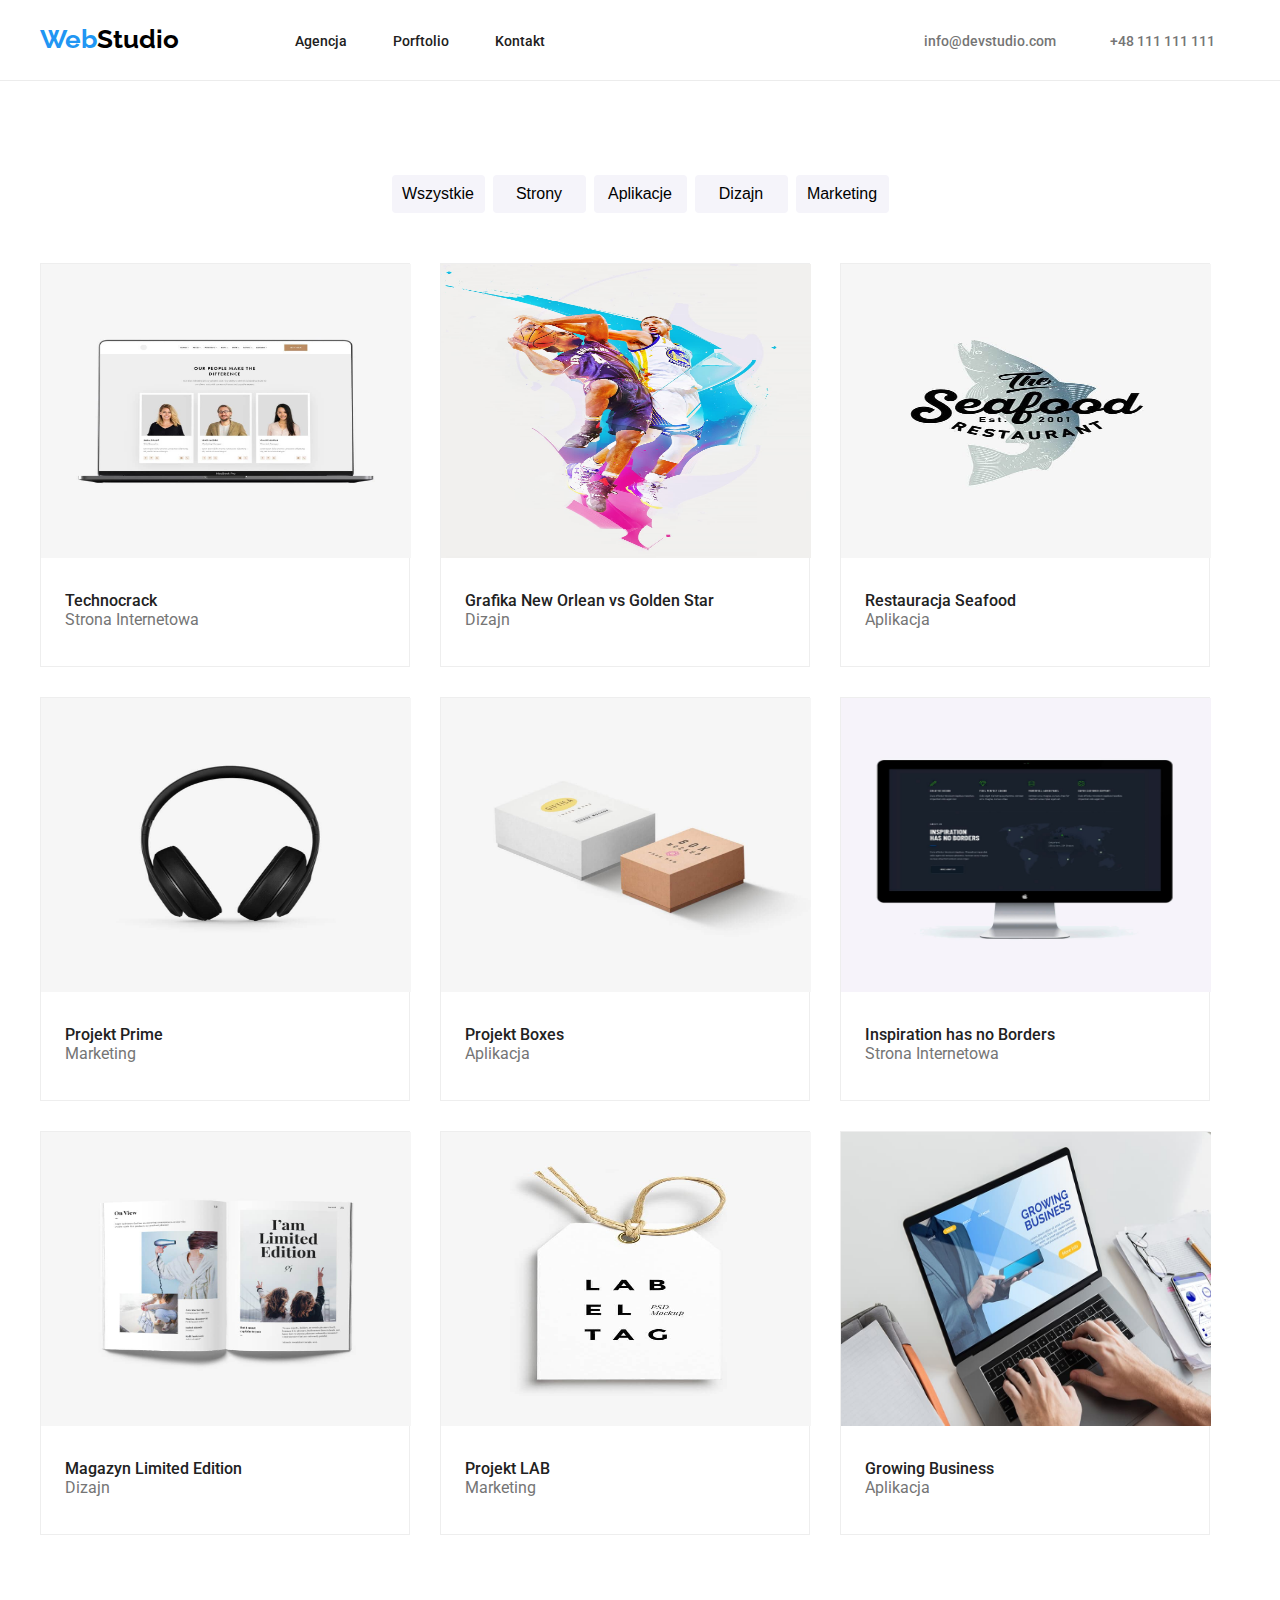
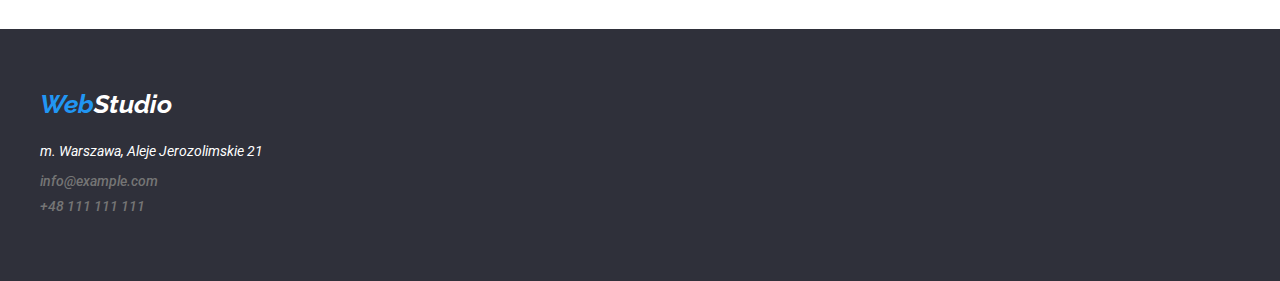
==== portfolio.html @ b6246f2d "Klonowanie repozytorium" ====
<!DOCTYPE html>
<html lang="pl">
  <head>
    <meta charset="UTF-8" />
    <meta http-equiv="X-UA-Compatible" content="IE=edge" />
    <meta name="viewport" content="width=device-width, initial-scale=1.0" />
    <link rel="preconnect" href="https://fonts.googleapis.com" />
    <link rel="preconnect" href="https://fonts.gstatic.com" crossorigin />
    <link
      href="https://fonts.googleapis.com/css2?family=Raleway:wght@700&family=Roboto:wght@400;500;700;900&display=swap"
      rel="stylesheet"
    />
    <link rel="stylesheet" href="./css/style.css" />
    <title>WebStudio-Portfolio</title>
  </head>
  <body>
    <header class="bottom-line">
      <nav class="container site-nav flex-nav-container">
        <div class="flex-logo-nav">
          <div>
            <a class="logo" href="index.html">
              <span class="logo-color">Web</span>Studio
            </a>
          </div>
          <nav>
            <ul class="navigation-list">
              <li><a class="navigation" href="#">Agencja</a></li>
              <li><a class="navigation" href="portfolio.html">Porftolio</a></li>
              <li><a class="navigation" href="#">Kontakt</a></li>
            </ul>
          </nav>
        </div>
        <div class="contact-nav">
          <a class="link-contact" href="mailto:info@devstudio.com"
            >info@devstudio.com</a
          >
          <a class="link-contact" href="tel:+48111111111">+48 111 111 111</a>
        </div>
      </nav>
    </header>
    <main>
      <section class="container">
        <div>
          <ul class="button-portfolio-flex">
            <li>
              <button class="button-portfolio" type="button">Wszystkie</button>
            </li>
            <li>
              <button class="button-portfolio" type="button">Strony</button>
            </li>
            <li>
              <button class="button-portfolio" type="button">Aplikacje</button>
            </li>
            <li>
              <button class="button-portfolio" type="button">Dizajn</button>
            </li>
            <li>
              <button class="button-portfolio" type="button">Marketing</button>
            </li>
          </ul>
        </div>
        <div>
          <ul class="image-portfolio">
            <li class="image-box-portfolio">
              <img
                src="images/technocrack.jpg"
                width="370"
                height="294"
                alt="projekt strony internetowej wykonany na zlecenie klienta"
              />
              <div class="name-project-box">
                <div class="name-project">Technocrack</div>
                <div class="department-class">Strona Internetowa</div>
              </div>
            </li>
            <li class="image-box-portfolio">
              <img
                src="images/graphic_new_orlean.jpg"
                width="370"
                height="294"
                alt="dwóch koszykarzy walczących o piłke"
              />
              <div class="name-project-box">
                <div class="name-project">
                  Grafika New Orlean vs Golden Star
                </div>
                <div class="department-class">Dizajn</div>
              </div>
            </li>
            <li class="image-box-portfolio">
              <img
                src="images/restaurant_seafood.jpg"
                width="370"
                height="294"
                alt="logo aplikacji w kształcie ryby"
              />
              <div class="name-project-box">
                <div class="name-project">Restauracja Seafood</div>
                <div class="department-class">Aplikacja</div>
              </div>
            </li>
            <li class="image-box-portfolio">
              <img
                src="images/project_prime.jpg"
                width="370"
                height="294"
                alt="czarne słuchawki nauszne"
              />
              <div class="name-project-box">
                <div class="name-project">Projekt Prime</div>
                <div class="department-class">Marketing</div>
              </div>
            </li>
            <li class="image-box-portfolio">
              <img
                src="images/project_boxes.jpg"
                width="370"
                height="294"
                alt="dawa pudełka kartonowe większe w kolorze białym mniejsze w kolorze brązowym"
              />
              <div class="name-project-box">
                <div class="name-project">Projekt Boxes</div>
                <div class="department-class">Aplikacja</div>
              </div>
            </li>
            <li class="image-box-portfolio">
              <img
                src="images/inspiration.jpg"
                width="370"
                height="294"
                alt="czarne słuchawki nauszne"
              />
              <div class="name-project-box">
                <div class="name-project">Inspiration has no Borders</div>
                <div class="department-class">Strona Internetowa</div>
              </div>
            </li>
            <li class="image-box-portfolio">
              <img
                src="images/magazine.jpg"
                width="370"
                height="294"
                alt="otwarty magazyn w którym znajdują się akrtyuły dla kobiet"
              />
              <div class="name-project-box">
                <div class="name-project">Magazyn Limited Edition</div>
                <div class="department-class">Dizajn</div>
              </div>
            </li>
            <li class="image-box-portfolio">
              <img
                src="images/project_lab.jpg"
                width="370"
                height="294"
                alt="biała zawieszka na ciuchy z napisaem lab el tag"
              />
              <div class="name-project-box">
                <div class="name-project">Projekt LAB</div>
                <div class="department-class">Marketing</div>
              </div>
            </li>
            <li class="image-box-portfolio">
              <img
                src="images/growing_busines.jpg"
                width="370"
                height="294"
                alt="otwarty laptop marki apple z stroną internetową firmy growing business"
              />
              <div class="name-project-box">
                <div class="name-project">Growing Business</div>
                <div class="department-class">Aplikacja</div>
              </div>
            </li>
          </ul>
        </div>
      </section>
    </main>
    <footer class="footer-box">
      <address class="container footer-nav flex-footer-container">
        <div class="logo-footer-container">
          <a class="logo-footer" href="index.html">
            <span class="logo-color">Web</span>Studio
          </a>
        </div>
        <address class="address-footer">
          <div class="address">m. Warszawa, Aleje Jerozolimskie 21</div>
          <a class="link-contact-footer" href="mailto:info@example.com"
            >info@example.com
          </a>
          <a class="link-contact-footer" href="tel:+48111111111"
            >+48 111 111 111
          </a>
        </address>
      </address>
    </footer>
  </body>
</html>
---- css/style.css ----
*,
*::before,
*::after {
  box-sizing: border-box;
  margin: 0;
  padding: 0;
}

body {
  font-family: "Roboto", sans-serif;
  color: #212121;
}

/* Navigation Start Position */

.site-nav {
  height: 80px;
}

.bottom-line {
  border-bottom: 1px solid #ececec;
}

.container {
  max-width: 1200px;
  margin: 0 auto;
}

.flex-nav-container {
  display: flex;
  justify-content: space-between;
  align-items: center;
}

.flex-logo-nav {
  display: flex;
  align-items: center;
}

.navigation-list {
  display: flex;
  padding: 0;
  list-style: none;
  margin-left: 93px;
}

.navigation-list li {
  margin: 0 23px;
}

.contact-nav a {
  margin: 0 25px;
}

/* Navigation End Position */

.main-box {
  background: #2f303a;
  height: 600px;
}

.logo {
  font-family: "Raleway", sans-serif;
  font-weight: 700;
  font-size: 1.625rem;
  line-height: 1.2;
  color: #000000;
}

.logo-color {
  color: #2196f3;
}

.navigation {
  font-weight: 500;
  font-size: 0.875rem;
  line-height: 1.15;
  color: #212121;
  text-decoration: none;
}

a {
  text-decoration: none;
}

.link-contact {
  font-weight: 500;
  font-size: 0.875rem;
  line-height: 1.15;
  color: #757575;
}

.link-contact-footer {
  font-weight: 500;
  font-size: 0.875rem;
  line-height: 1.15;
  color: #757575;
}

.navigation:hover,
.navigation:focus,
.navigation:active,
.link-contact:focus,
.link-contact:hover,
.link-contact:active {
  color: #2196f3;
}

.marketing-slogan {
  display: flex;
  flex-direction: column;
  align-items: center;
}

.title-main {
  font-weight: 900;
  font-size: 2.75rem;
  line-height: 1.36;
  text-align: center;
  color: #ffffff;
  width: 696px;
  height: 120px;
  letter-spacing: 0.06em;
  text-transform: uppercase;
  margin-top: 200px;
}

.button-order {
  font-weight: 700;
  font-size: 1rem;
  line-height: 1.87;
  color: #ffffff;
  background-color: #2196f3;
  cursor: pointer;
  border-radius: 4px;
  width: 200px;
  height: 50px;
  margin-top: 30px;
}

.container-text {
  text-decoration: none;
  list-style: none;
  display: flex;
  margin-top: 94px;
  gap: 30px;
}

.text-marketing {
  font-size: 0.875rem;
  line-height: 1.7;
  color: #757575;
  letter-spacing: 0.03em;
  margin-top: 10px;
  width: 270px;
  height: 75px;
}

.title-marketing {
  font-weight: 700;
  font-size: 0.875rem;
  line-height: 1.15;
  letter-spacing: 0.03em;
  text-transform: uppercase;
}

.image-content {
  margin-top: 94px;
}

.title-image {
  font-weight: 700;
  font-size: 2.25rem;
  line-height: 1.16;
  text-align: center;
}

.container-image {
  list-style: none;
  display: flex;
  justify-content: space-between;
  margin-top: 50px;
  padding: 0%;
}

.team-section {
  height: 648px;
  background: #f5f4fa;
  margin-top: 94px;
}

.team-container {
  padding-top: 94px;
}

.team-box {
  display: flex;
  list-style: none;
  margin-top: 50px;
  gap: 30px;
}

.name-worker {
  font-weight: 500;
  font-size: 1rem;
  line-height: 1.18;
  text-align: center;
  margin-top: 30px;
}

.name-project {
  font-weight: 500;
  font-size: 1rem;
  line-height: 1.18;
  margin-top: 30px;
}

.department-worker {
  font-size: 1rem;
  line-height: 1.18;
  color: #757575;
  text-align: center;
}

.department-class {
  font-size: 1rem;
  line-height: 1.18;
  color: #757575;
}
.name-project-box {
  width: 322px;
  height: 70px;
  margin-left: 24px;
}

.address {
  font-size: 0.875rem;
  line-height: 1.71;
  color: #ffffff;
}

.footer-box {
  background: #2f303a;
}

.logo-footer {
  font-family: "Raleway";
  font-weight: 700;
  font-size: 1.625rem;
  line-height: 1.2;
  color: #ffffff;
}

.button-portfolio {
  font-style: normal;
  font-weight: 500;
  font-size: 1rem;
  line-height: 1.625;
  background: #f5f4fa;
  width: 93px;
  height: 38px;
  border-radius: 4px;
  border-width: 0;
}

.button-portfolio:hover,
.button-portfolio:focus {
  background: #2196f3;
  color: #ffffff;
}

.button-portfolio-flex {
  display: flex;
  list-style: none;
  gap: 8px;
  justify-content: center;
  margin-top: 94px;
}
.text-content {
  margin-right: 30px;
}

.image-box {
  width: 370px;
  height: 294px;
}

.image-box-team {
  width: 270px;
  height: 368px;
  background: #ffffff;
  box-shadow: 0px 1px 3px rgba(0, 0, 0, 0.12), 0px 1px 1px rgba(0, 0, 0, 0.14),
    0px 2px 1px rgba(0, 0, 0, 0.2);
  border-radius: 0px 0px 4px 4px;
}

.footer-nav {
  height: 252px;
}

.flex-footer-container {
  display: flex;
  flex-direction: column;
}

.logo-footer-container {
  margin-top: 60px;
}

.address-footer {
  margin-top: 20px;
  gap: 9px;
  display: flex;
  flex-direction: column;
}

.image-box-portfolio {
  width: 370px;
  height: 404px;
  background: #ffffff;
  border: 1px solid #eeeeee;
  list-style: none;
}

.image-portfolio {
  display: flex;
  flex-wrap: wrap;
  gap: 30px;
  margin: 50px 0 94px;
}
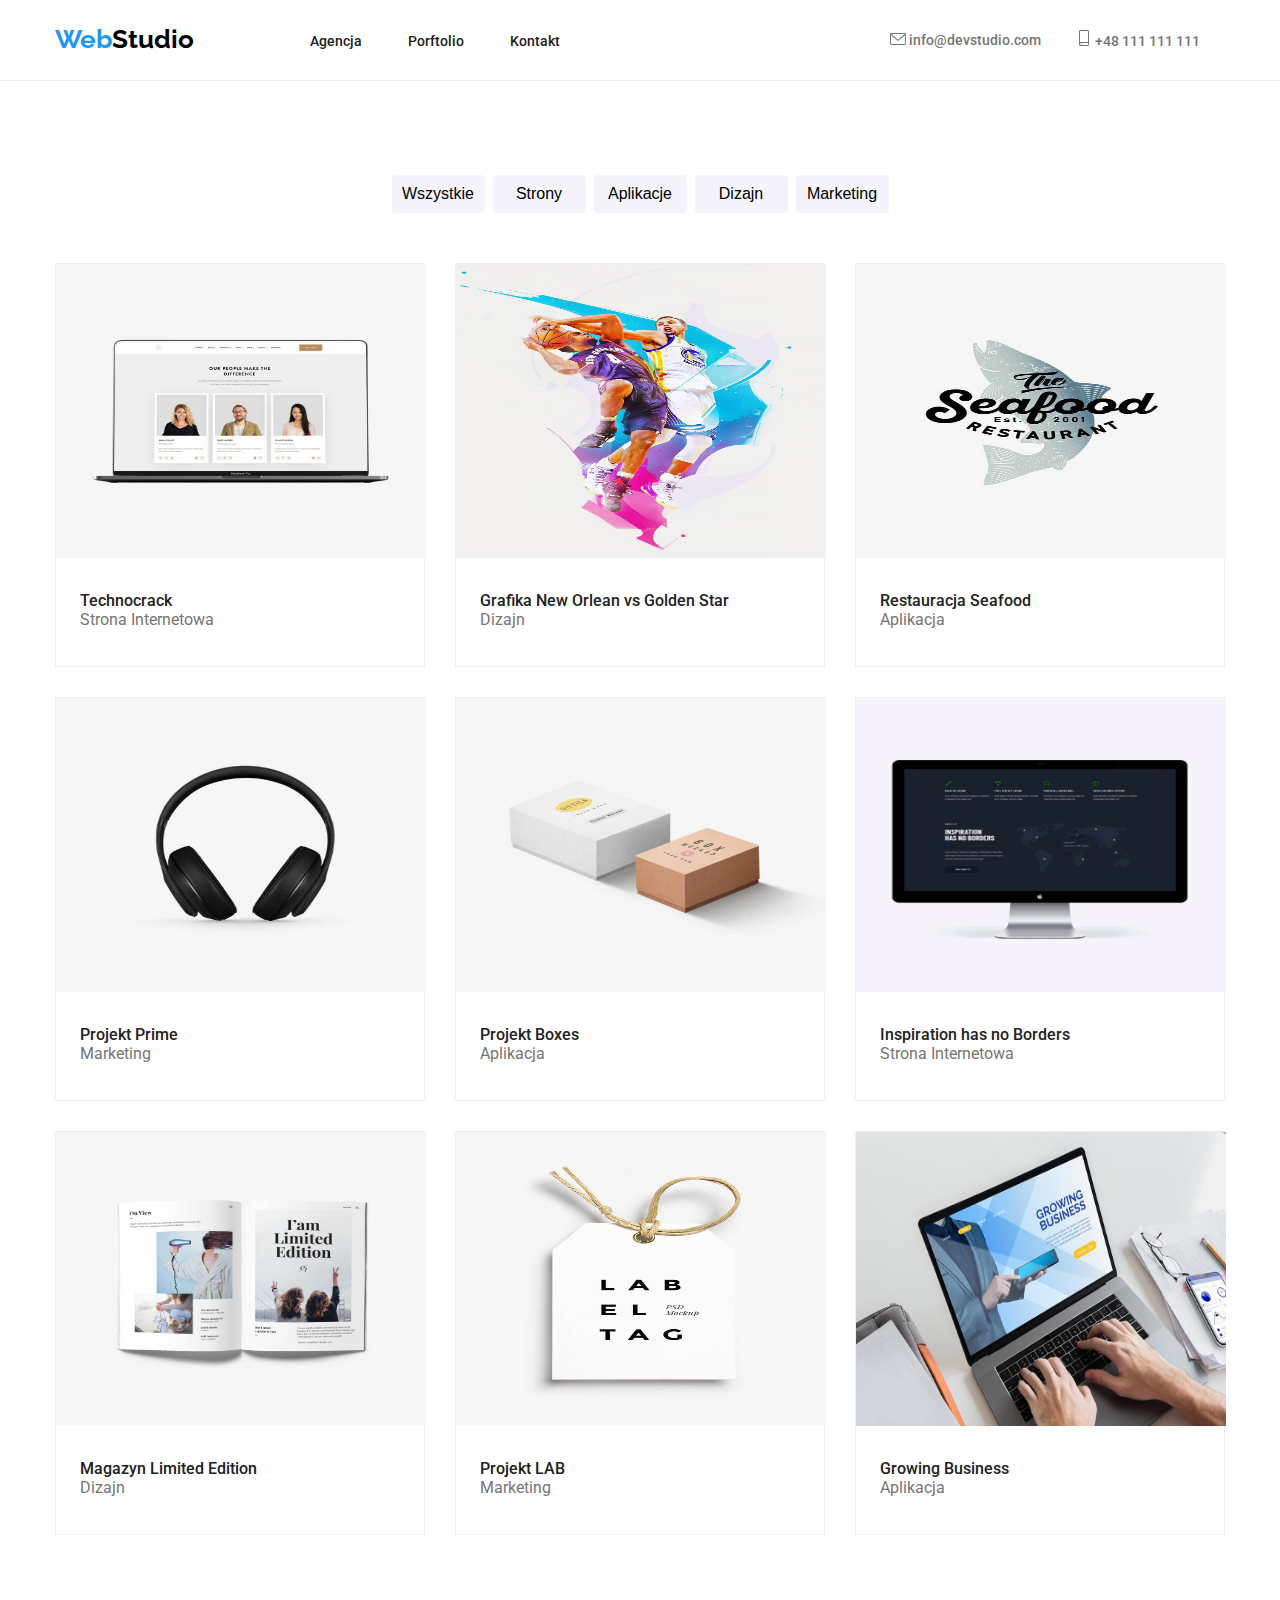
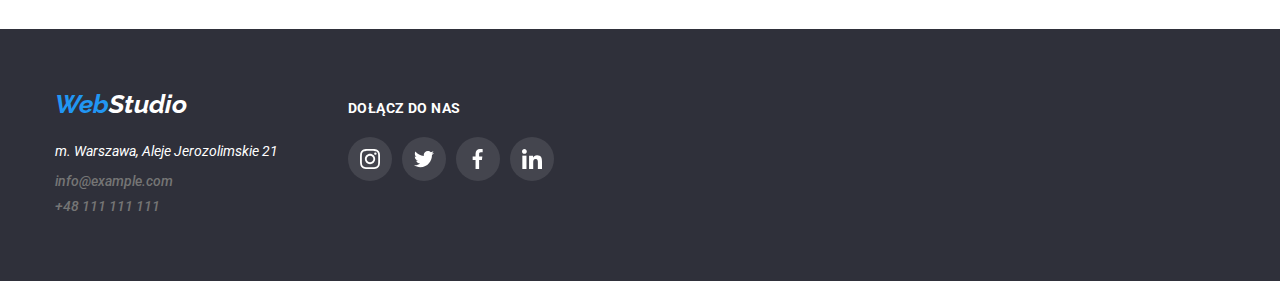
==== commit 29852757: "Dodanie icon wektorowych." ====
--- a/portfolio.html
+++ b/portfolio.html
@@ -31,10 +31,18 @@
           </nav>
         </div>
         <div class="contact-nav">
-          <a class="link-contact" href="mailto:info@devstudio.com"
-            >info@devstudio.com</a
-          >
-          <a class="link-contact" href="tel:+48111111111">+48 111 111 111</a>
+          <a class="link-contact" href="mailto:info@devstudio.com">
+            <svg class="icon-header" width="16px" height="12px">
+              <use href="images/icons.svg#icon-envelope"></use>
+            </svg>
+            info@devstudio.com
+          </a>
+          <a class="link-contact" href="tel:+48111111111"
+            ><svg class="icon-header" width="16px" height="16px">
+              <use href="images/icons.svg#icon-smartphone"></use>
+            </svg>
+            +48 111 111 111
+          </a>
         </div>
       </nav>
     </header>
@@ -177,20 +185,49 @@
     </main>
     <footer class="footer-box">
       <address class="container footer-nav flex-footer-container">
-        <div class="logo-footer-container">
-          <a class="logo-footer" href="index.html">
-            <span class="logo-color">Web</span>Studio
-          </a>
-        </div>
-        <address class="address-footer">
-          <div class="address">m. Warszawa, Aleje Jerozolimskie 21</div>
-          <a class="link-contact-footer" href="mailto:info@example.com"
-            >info@example.com
-          </a>
-          <a class="link-contact-footer" href="tel:+48111111111"
-            >+48 111 111 111
-          </a>
-        </address>
+        <div>
+          <div class="logo-footer-container">
+            <a class="logo-footer" href="index.html">
+              <span class="logo-color">Web</span>Studio
+            </a>
+          </div>
+          <address class="address-footer">
+            <div class="address">m. Warszawa, Aleje Jerozolimskie 21</div>
+            <a class="link-contact-footer" href="mailto:info@example.com"
+              >info@example.com
+            </a>
+            <a class="link-contact-footer" href="tel:+48111111111"
+              >+48 111 111 111
+            </a>
+          </address>
+        </div>
+        <div class="box-icon-social">
+          <div class="footer-icon">
+            <h3 class="icon-text">Dołącz do nas</h3>
+          </div>
+          <div class="footer-icon-flex">
+            <a href="#" class="icon-social-media-button">
+              <svg class="icon-social-media">
+                <use href="images/icons.svg#icon-instagram" />
+              </svg>
+            </a>
+            <a href="#" class="icon-social-media-button">
+              <svg class="icon-social-media">
+                <use href="images/icons.svg#icon-twitter" />
+              </svg>
+            </a>
+            <a href="#" class="icon-social-media-button">
+              <svg class="icon-social-media">
+                <use href="images/icons.svg#icon-facebook" />
+              </svg>
+            </a>
+            <a href="#" class="icon-social-media-button">
+              <svg class="icon-social-media">
+                <use href="images/icons.svg#icon-linkedin" />
+              </svg>
+            </a>
+          </div>
+        </div>
       </address>
     </footer>
   </body>
--- a/css/style.css
+++ b/css/style.css
@@ -22,7 +22,7 @@
 }
 
 .container {
-  max-width: 1200px;
+  max-width: 1170px;
   margin: 0 auto;
 }
 
@@ -49,13 +49,21 @@
 }
 
 .contact-nav a {
-  margin: 0 25px;
+  margin: 0 25px 0 10px;
+}
+.contact-nav {
+  display: flex;
+  align-items: center;
+  flex-direction: row;
 }
 
 /* Navigation End Position */
 
 .main-box {
-  background: #2f303a;
+  background-image: url("../images/color_home.png"),
+    url("../images/background_home.jpg");
+  background-position: center;
+  background-size: cover;
   height: 600px;
 }
 
@@ -104,6 +112,7 @@
 .link-contact:hover,
 .link-contact:active {
   color: #2196f3;
+  fill: #2196f3;
 }
 
 .marketing-slogan {
@@ -300,7 +309,6 @@
 
 .flex-footer-container {
   display: flex;
-  flex-direction: column;
 }
 
 .logo-footer-container {
@@ -328,3 +336,107 @@
   gap: 30px;
   margin: 50px 0 94px;
 }
+
+.icon-header:hover,
+.icon-header:focus,
+.icon-header:active {
+  fill: #2196f3;
+}
+
+.icon-header {
+  fill: #757575;
+}
+
+.icon-box {
+  width: 70px;
+}
+
+.icon-box-style {
+  width: 270px;
+  height: 120px;
+  background-color: #f5f4fa;
+  border-radius: 4px;
+  display: flex;
+  justify-content: center;
+  margin-bottom: 30px;
+}
+
+.icon-box-company {
+  width: 170px;
+  height: 92px;
+  border: 1px solid #afb1b8;
+  border-radius: 4px;
+  display: flex;
+  justify-content: center;
+  align-items: center;
+}
+
+.company-container {
+  margin-bottom: 94px;
+}
+
+.icon-company-flex {
+  width: 106px;
+  height: 60px;
+  display: flex;
+  fill: #757575;
+}
+
+.icon-box-company:hover,
+.icon-box-company:focus,
+.icon-box-company:active {
+  border: 1px solid #2196f3;
+  fill: #2196f3;
+}
+
+.footer-icon {
+  display: flex;
+}
+
+.footer-icon-flex {
+  display: flex;
+  gap: 10px;
+}
+
+.icon-social-media {
+  width: 20px;
+  height: 20px;
+  fill: #ffffff;
+}
+
+.icon-social-media-button {
+  width: 44px;
+  height: 44px;
+  display: flex;
+  justify-content: center;
+  align-items: center;
+  border-radius: 50%;
+  background-color: rgba(255, 255, 255, 0.1);
+  margin-top: 20px;
+}
+
+.icon-social-media-button:hover,
+.icon-social-media-button:active,
+.icon-social-media-button:focus {
+  border-radius: 50%;
+  background-color: #2196f3;
+}
+
+.box-icon-social {
+  display: flex;
+  flex-direction: column;
+  margin-top: 72px;
+  margin-left: 70px;
+  width: 206px;
+  height: 80px;
+}
+
+.icon-text {
+  color: #ffffff;
+  text-transform: uppercase;
+  font-style: normal;
+  font-weight: 700;
+  font-size: 0.875rem;
+  line-height: 1.14;
+  letter-spacing: 0.03em;
+}
